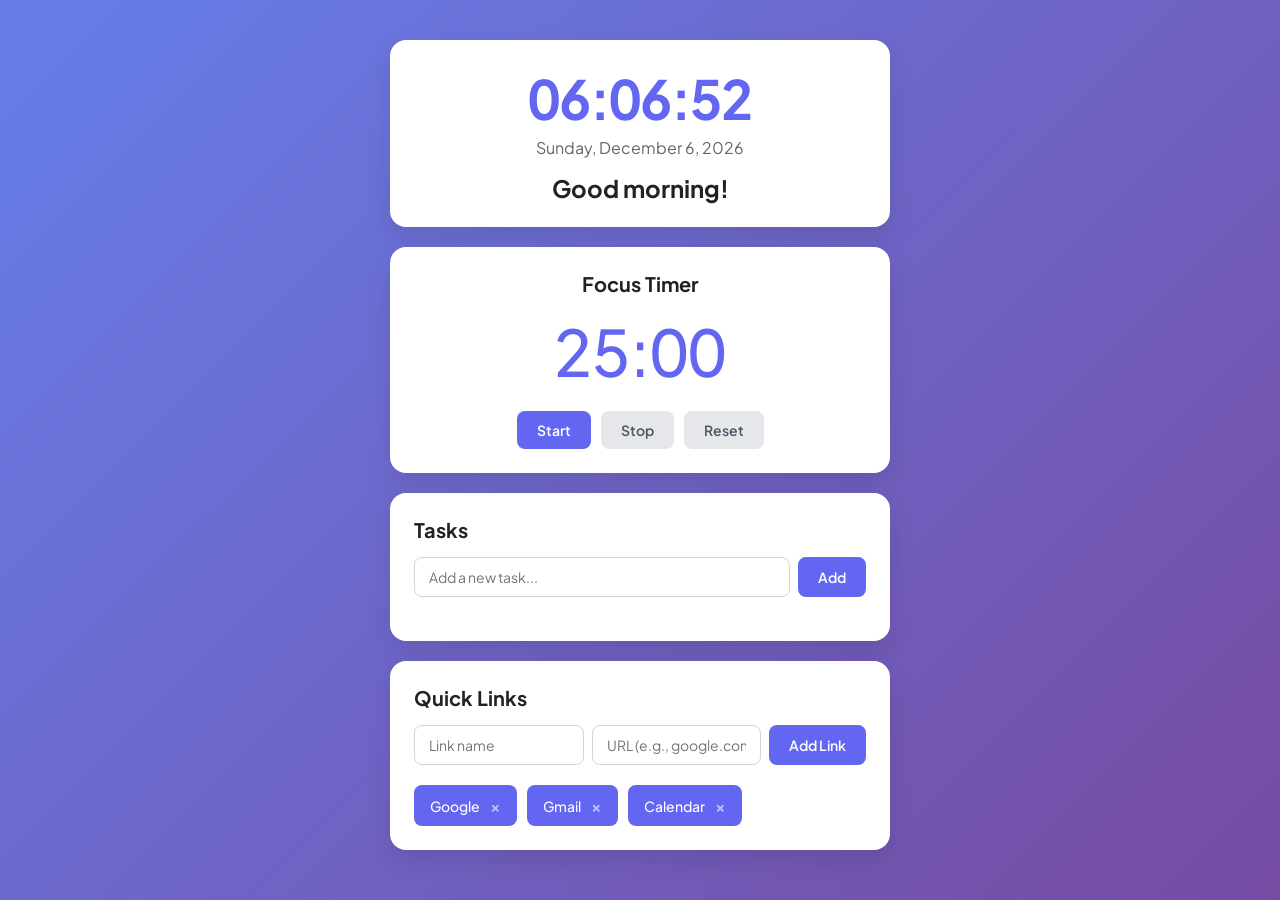
==== index.html @ 9ee377e4 "Create index.html" ====
<!DOCTYPE html>
<html lang="en">
<head>
    <meta charset="UTF-8">
    <meta name="viewport" content="width=device-width, initial-scale=1.0">
    <title>Productivity Dashboard</title>
    
    <link rel="preconnect" href="https://fonts.googleapis.com">
    <link rel="preconnect" href="https://fonts.gstatic.com" crossorigin>
    <link href="https://fonts.googleapis.com/css2?family=Plus+Jakarta+Sans:wght@400;500;600;700&display=swap" rel="stylesheet">

    <style>
        body { 
            font-family: 'Plus Jakarta Sans', sans-serif; 
            margin: 0;
            padding: 40px 20px;
            background: linear-gradient(135deg, #667eea 0%, #764ba2 100%); /* Background gradient ungu */
            min-height: 100vh;
            display: flex;
            flex-direction: column;
            align-items: center;
            color: #1a1a1a;
            box-sizing: border-box;
        }

        /* Container Utama Dashboard */
        .dashboard-container {
            width: 100%;
            max-width: 500px;
            display: flex;
            flex-direction: column;
            gap: 20px;
        }

        /* Kartu Panel Putih */
        .card {
            background: #ffffff;
            border-radius: 16px;
            padding: 24px;
            box-shadow: 0 10px 25px rgba(0, 0, 0, 0.1);
            text-align: left;
        }

        /* 1. Styling Jam Utama (DIUBAH MENJADI CENTER) */
        .header-card {
            text-align: center; /* Membuat teks jam, tanggal, sapaan berada di tengah */
        }
        #clock { 
            font-size: 54px;
            font-weight: 700; 
            font-variant-numeric: tabular-nums; 
            color: #6366f1;
            letter-spacing: -1px; 
            margin: 0 0 5px 0;
        }
        #date { 
            font-size: 16px;
            color: #666; 
            margin: 0 0 15px 0;
        }
        #greeting { 
            font-size: 24px;
            color: #222; 
            font-weight: 700;
            margin: 0;
        }

        /* Styling Judul Komponen */
        .card-title {
            font-size: 20px;
            font-weight: 700;
            color: #222;
            margin: 0 0 15px 0;
        }

        /* 2. Styling Focus Timer */
        .timer-card { text-align: center; }
        #timer-display {
            font-size: 64px;
            font-weight: 500;
            color: #6366f1;
            font-variant-numeric: tabular-nums;
            margin-bottom: 20px;
        }
        .button-group {
            display: flex;
            justify-content: center;
            gap: 10px;
        }

        /* Tombol Umum */
        button {
            font-family: 'Plus Jakarta Sans', sans-serif;
            font-size: 14px;
            font-weight: 600;
            padding: 10px 20px;
            border: none;
            border-radius: 8px;
            cursor: pointer;
            transition: all 0.2s ease;
        }
        .btn-primary { background-color: #6366f1; color: white; }
        .btn-primary:hover { background-color: #4f46e5; }
        .btn-secondary { background-color: #e5e7eb; color: #4b5563; }
        .btn-secondary:hover { background-color: #d1d5db; }
        .btn-danger { background-color: #fee2e2; color: #ef4444; font-size: 12px; padding: 6px 12px; }
        .btn-danger:hover { background-color: #fca5a5; }

        /* Styling Inputs Grup */
        .input-group {
            display: flex;
            gap: 8px;
            margin-bottom: 20px;
        }
        .input-group input {
            flex: 1;
            font-family: 'Plus Jakarta Sans', sans-serif;
            font-size: 14px;
            padding: 10px 14px;
            border: 1px solid #d1d5db;
            border-radius: 8px;
            outline: none;
            min-width: 0;
        }
        .input-group input:focus {
            border-color: #6366f1;
            box-shadow: 0 0 0 2px rgba(99, 102, 241, 0.2);
        }
        
        /* 3. Styling To-Do List */
        .task-list { list-style: none; padding: 0; margin: 0; display: flex; flex-direction: column; gap: 12px; }
        .task-item { display: flex; align-items: center; justify-content: space-between; padding-bottom: 8px; border-bottom: 1px solid #f3f4f6; }
        .task-left { display: flex; align-items: center; gap: 12px; flex: 1; }
        .task-item input[type="checkbox"] { width: 18px; height: 18px; cursor: pointer; accent-color: #6366f1; }
        .task-text { font-size: 15px; color: #374151; word-break: break-all; cursor: pointer; }
        .task-text.completed { text-decoration: line-through; color: #9ca3af; }
        .edit-input { font-family: 'Plus Jakarta Sans', sans-serif; font-size: 15px; padding: 4px 8px; border: 1px solid #6366f1; border-radius: 4px; width: 80%; }

        /* 4. Styling Quick Links */
        .links-container {
            display: flex;
            flex-wrap: wrap;
            gap: 10px;
        }
        .link-btn {
            display: inline-flex;
            align-items: center;
            background-color: #6366f1;
            color: white;
            padding: 10px 16px;
            border-radius: 8px;
            text-decoration: none;
            font-size: 14px;
            font-weight: 500;
            transition: background-color 0.2s;
            cursor: pointer;
        }
        .link-btn:hover { background-color: #4f46e5; }
        .link-delete-icon {
            margin-left: 10px;
            font-size: 16px;
            font-weight: bold;
            color: rgba(255, 255, 255, 0.6);
            cursor: pointer;
            transition: color 0.2s;
        }
        .link-delete-icon:hover { color: #fee2e2; }
    </style>
</head>
<body>

    <div class="dashboard-container">
        
        <div class="card header-card">
            <div id="clock"></div>
            <div id="date"></div>
            <div id="greeting"></div>
        </div>

        <div class="card timer-card">
            <div class="card-title">Focus Timer</div>
            <div id="timer-display">25:00</div>
            <div class="button-group">
                <button class="btn-primary" id="btn-start" onclick="startTimer()">Start</button>
                <button class="btn-secondary" id="btn-stop" onclick="stopTimer()">Stop</button>
                <button class="btn-secondary" id="btn-reset" onclick="resetTimer()">Reset</button>
            </div>
        </div>

        <div class="card">
            <div class="card-title">Tasks</div>
            <div class="input-group">
                <input type="text" id="task-input" placeholder="Add a new task..." onkeypress="handleTaskKeyPress(event)">
                <button class="btn-primary" onclick="addTask()">Add</button>
            </div>
            <ul id="task-list" class="task-list"></ul>
        </div>

        <div class="card">
            <div class="card-title">Quick Links</div>
            <div class="input-group">
                <input type="text" id="link-name-input" placeholder="Link name">
                <input type="text" id="link-url-input" placeholder="URL (e.g., google.com)">
                <button class="btn-primary" onclick="addLink()">Add Link</button>
            </div>
            <div id="links-container" class="links-container"></div>
        </div>

    </div>

    <script>
        // === 1. LOGIKA JAM REAL-TIME ===
        function updateDashboard() {
            let now = new Date();
            let hours = String(now.getHours()).padStart(2, '0');
            let minutes = String(now.getMinutes()).padStart(2, '0');
            let seconds = String(now.getSeconds()).padStart(2, '0');
            document.getElementById('clock').innerHTML = `${hours}:${minutes}:${seconds}`;

            let options = { weekday: 'long', year: 'numeric', month: 'long', day: 'numeric' };
            document.getElementById('date').innerHTML = now.toLocaleDateString('en-US', options);

            let greeting = "";
            let h = now.getHours();
            if (h >= 5 && h < 12) greeting = "Good morning";
            else if (h >= 12 && h < 18) greeting = "Good afternoon";
            else greeting = "Good evening";
            document.getElementById('greeting').innerHTML = greeting + "!";
        }
        setInterval(updateDashboard, 1000);
        updateDashboard();


        // === 2. LOGIKA FOCUS TIMER ===
        let timer;
        let timeLeft = 25 * 60; 
        let isRunning = false;

        function updateTimerDisplay() {
            let minutes = String(Math.floor(timeLeft / 60)).padStart(2, '0');
            let seconds = String(timeLeft % 60).padStart(2, '0');
            document.getElementById('timer-display').innerHTML = `${minutes}:${seconds}`;
        }

        function startTimer() {
            if (isRunning) return;
            isRunning = true;
            timer = setInterval(() => {
                if (timeLeft > 0) {
                    timeLeft--;
                    updateTimerDisplay();
                } else {
                    clearInterval(timer);
                    isRunning = false;
                    alert("Focus time is over! Take a short break.");
                    resetTimer();
                }
            }, 1000);
        }

        function stopTimer() { clearInterval(timer); isRunning = false; }
        function resetTimer() { clearInterval(timer); isRunning = false; timeLeft = 25 * 60; updateTimerDisplay(); }


        // === 3. LOGIKA TO-DO LIST (TASKS & LOCAL STORAGE) ===
        let tasks = JSON.parse(localStorage.getItem('productivity_tasks')) || [];

        function renderTasks() {
            const taskListElement = document.getElementById('task-list');
            taskListElement.innerHTML = '';
            tasks.forEach((task, index) => {
                const li = document.createElement('li');
                li.className = 'task-item';
                li.innerHTML = `
                    <div class="task-left">
                        <input type="checkbox" ${task.completed ? 'checked' : ''} onclick="toggleTask(${index})">
                        <span class="task-text ${task.completed ? 'completed' : ''}" id="task-text-${index}">${task.text}</span>
                    </div>
                    <button class="btn-danger" onclick="deleteTask(${index})">Delete</button>
                `;
                taskListElement.appendChild(li);
                document.getElementById(`task-text-${index}`).addEventListener('dblclick', () => editTask(index));
            });
            localStorage.setItem('productivity_tasks', JSON.stringify(tasks));
        }

        function addTask() {
            const input = document.getElementById('task-input');
            if (input.value.trim() === '') return;
            tasks.push({ text: input.value.trim(), completed: false });
            input.value = '';
            renderTasks();
        }

        function handleTaskKeyPress(event) { if (event.key === 'Enter') addTask(); }
        function toggleTask(index) { tasks[index].completed = !tasks[index].completed; renderTasks(); }
        
        function editTask(index) {
            const textSpan = document.getElementById(`task-text-${index}`);
            const inputEdit = document.createElement('input');
            inputEdit.type = 'text';
            inputEdit.className = 'edit-input';
            inputEdit.value = tasks[index].text;
            textSpan.replaceWith(inputEdit);
            inputEdit.focus();

            function saveEdit() {
                if (inputEdit.value.trim() !== '') tasks[index].text = inputEdit.value.trim();
                renderTasks();
            }
            inputEdit.addEventListener('keypress', (e) => { if (e.key === 'Enter') saveEdit(); });
            inputEdit.addEventListener('blur', saveEdit);
        }

        function deleteTask(index) { tasks.splice(index, 1); renderTasks(); }
        renderTasks();


        // === 4. LOGIKA QUICK LINKS (LOCAL STORAGE) ===
        let quickLinks = JSON.parse(localStorage.getItem('productivity_links')) || [
            { name: 'Google', url: 'https://google.com' },
            { name: 'Gmail', url: 'https://mail.google.com' },
            { name: 'Calendar', url: 'https://calendar.google.com' }
        ];

        function renderLinks() {
            const container = document.getElementById('links-container');
            container.innerHTML = '';
            quickLinks.forEach((link, index) => {
                const linkButton = document.createElement('div');
                linkButton.className = 'link-btn';
                linkButton.setAttribute('onclick', `window.open('${link.url}', '_blank')`);
                linkButton.innerHTML = `
                    ${link.name}
                    <span class="link-delete-icon" onclick="deleteLink(event, ${index})">×</span>
                `;
                container.appendChild(linkButton);
            });
            localStorage.setItem('productivity_links', JSON.stringify(quickLinks));
        }

        function addLink() {
            const nameInput = document.getElementById('link-name-input');
            const urlInput = document.getElementById('link-url-input');
            let name = nameInput.value.trim();
            let url = urlInput.value.trim();

            if (name === '' || url === '') return;
            if (!/^https?:\/\//i.test(url)) url = 'https://' + url;

            quickLinks.push({ name: name, url: url });
            nameInput.value = '';
            urlInput.value = '';
            renderLinks();
        }

        function deleteLink(event, index) {
            event.stopPropagation();
            quickLinks.splice(index, 1);
            renderLinks();
        }

        renderLinks();
    </script>
</body>
</html>
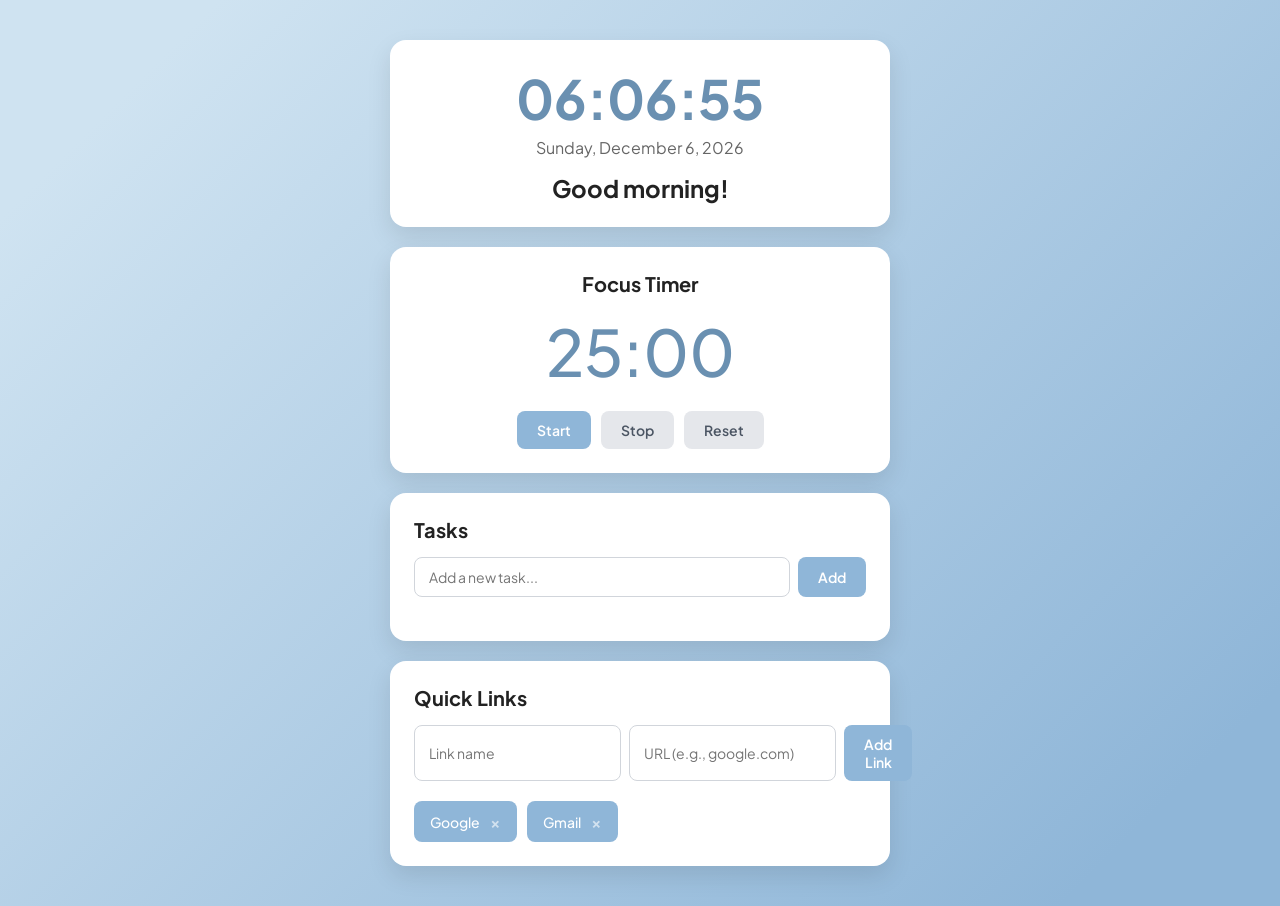
==== commit 1d299328: "feat(fixed): html, css, js" ====
--- a/index.html
+++ b/index.html
@@ -9,163 +9,7 @@
     <link rel="preconnect" href="https://fonts.gstatic.com" crossorigin>
     <link href="https://fonts.googleapis.com/css2?family=Plus+Jakarta+Sans:wght@400;500;600;700&display=swap" rel="stylesheet">
 
-    <style>
-        body { 
-            font-family: 'Plus Jakarta Sans', sans-serif; 
-            margin: 0;
-            padding: 40px 20px;
-            background: linear-gradient(135deg, #667eea 0%, #764ba2 100%); /* Background gradient ungu */
-            min-height: 100vh;
-            display: flex;
-            flex-direction: column;
-            align-items: center;
-            color: #1a1a1a;
-            box-sizing: border-box;
-        }
-
-        /* Container Utama Dashboard */
-        .dashboard-container {
-            width: 100%;
-            max-width: 500px;
-            display: flex;
-            flex-direction: column;
-            gap: 20px;
-        }
-
-        /* Kartu Panel Putih */
-        .card {
-            background: #ffffff;
-            border-radius: 16px;
-            padding: 24px;
-            box-shadow: 0 10px 25px rgba(0, 0, 0, 0.1);
-            text-align: left;
-        }
-
-        /* 1. Styling Jam Utama (DIUBAH MENJADI CENTER) */
-        .header-card {
-            text-align: center; /* Membuat teks jam, tanggal, sapaan berada di tengah */
-        }
-        #clock { 
-            font-size: 54px;
-            font-weight: 700; 
-            font-variant-numeric: tabular-nums; 
-            color: #6366f1;
-            letter-spacing: -1px; 
-            margin: 0 0 5px 0;
-        }
-        #date { 
-            font-size: 16px;
-            color: #666; 
-            margin: 0 0 15px 0;
-        }
-        #greeting { 
-            font-size: 24px;
-            color: #222; 
-            font-weight: 700;
-            margin: 0;
-        }
-
-        /* Styling Judul Komponen */
-        .card-title {
-            font-size: 20px;
-            font-weight: 700;
-            color: #222;
-            margin: 0 0 15px 0;
-        }
-
-        /* 2. Styling Focus Timer */
-        .timer-card { text-align: center; }
-        #timer-display {
-            font-size: 64px;
-            font-weight: 500;
-            color: #6366f1;
-            font-variant-numeric: tabular-nums;
-            margin-bottom: 20px;
-        }
-        .button-group {
-            display: flex;
-            justify-content: center;
-            gap: 10px;
-        }
-
-        /* Tombol Umum */
-        button {
-            font-family: 'Plus Jakarta Sans', sans-serif;
-            font-size: 14px;
-            font-weight: 600;
-            padding: 10px 20px;
-            border: none;
-            border-radius: 8px;
-            cursor: pointer;
-            transition: all 0.2s ease;
-        }
-        .btn-primary { background-color: #6366f1; color: white; }
-        .btn-primary:hover { background-color: #4f46e5; }
-        .btn-secondary { background-color: #e5e7eb; color: #4b5563; }
-        .btn-secondary:hover { background-color: #d1d5db; }
-        .btn-danger { background-color: #fee2e2; color: #ef4444; font-size: 12px; padding: 6px 12px; }
-        .btn-danger:hover { background-color: #fca5a5; }
-
-        /* Styling Inputs Grup */
-        .input-group {
-            display: flex;
-            gap: 8px;
-            margin-bottom: 20px;
-        }
-        .input-group input {
-            flex: 1;
-            font-family: 'Plus Jakarta Sans', sans-serif;
-            font-size: 14px;
-            padding: 10px 14px;
-            border: 1px solid #d1d5db;
-            border-radius: 8px;
-            outline: none;
-            min-width: 0;
-        }
-        .input-group input:focus {
-            border-color: #6366f1;
-            box-shadow: 0 0 0 2px rgba(99, 102, 241, 0.2);
-        }
-        
-        /* 3. Styling To-Do List */
-        .task-list { list-style: none; padding: 0; margin: 0; display: flex; flex-direction: column; gap: 12px; }
-        .task-item { display: flex; align-items: center; justify-content: space-between; padding-bottom: 8px; border-bottom: 1px solid #f3f4f6; }
-        .task-left { display: flex; align-items: center; gap: 12px; flex: 1; }
-        .task-item input[type="checkbox"] { width: 18px; height: 18px; cursor: pointer; accent-color: #6366f1; }
-        .task-text { font-size: 15px; color: #374151; word-break: break-all; cursor: pointer; }
-        .task-text.completed { text-decoration: line-through; color: #9ca3af; }
-        .edit-input { font-family: 'Plus Jakarta Sans', sans-serif; font-size: 15px; padding: 4px 8px; border: 1px solid #6366f1; border-radius: 4px; width: 80%; }
-
-        /* 4. Styling Quick Links */
-        .links-container {
-            display: flex;
-            flex-wrap: wrap;
-            gap: 10px;
-        }
-        .link-btn {
-            display: inline-flex;
-            align-items: center;
-            background-color: #6366f1;
-            color: white;
-            padding: 10px 16px;
-            border-radius: 8px;
-            text-decoration: none;
-            font-size: 14px;
-            font-weight: 500;
-            transition: background-color 0.2s;
-            cursor: pointer;
-        }
-        .link-btn:hover { background-color: #4f46e5; }
-        .link-delete-icon {
-            margin-left: 10px;
-            font-size: 16px;
-            font-weight: bold;
-            color: rgba(255, 255, 255, 0.6);
-            cursor: pointer;
-            transition: color 0.2s;
-        }
-        .link-delete-icon:hover { color: #fee2e2; }
-    </style>
+    <link rel="stylesheet" href="./css/styles.css">
 </head>
 <body>
 
@@ -208,159 +52,6 @@
 
     </div>
 
-    <script>
-        // === 1. LOGIKA JAM REAL-TIME ===
-        function updateDashboard() {
-            let now = new Date();
-            let hours = String(now.getHours()).padStart(2, '0');
-            let minutes = String(now.getMinutes()).padStart(2, '0');
-            let seconds = String(now.getSeconds()).padStart(2, '0');
-            document.getElementById('clock').innerHTML = `${hours}:${minutes}:${seconds}`;
-
-            let options = { weekday: 'long', year: 'numeric', month: 'long', day: 'numeric' };
-            document.getElementById('date').innerHTML = now.toLocaleDateString('en-US', options);
-
-            let greeting = "";
-            let h = now.getHours();
-            if (h >= 5 && h < 12) greeting = "Good morning";
-            else if (h >= 12 && h < 18) greeting = "Good afternoon";
-            else greeting = "Good evening";
-            document.getElementById('greeting').innerHTML = greeting + "!";
-        }
-        setInterval(updateDashboard, 1000);
-        updateDashboard();
-
-
-        // === 2. LOGIKA FOCUS TIMER ===
-        let timer;
-        let timeLeft = 25 * 60; 
-        let isRunning = false;
-
-        function updateTimerDisplay() {
-            let minutes = String(Math.floor(timeLeft / 60)).padStart(2, '0');
-            let seconds = String(timeLeft % 60).padStart(2, '0');
-            document.getElementById('timer-display').innerHTML = `${minutes}:${seconds}`;
-        }
-
-        function startTimer() {
-            if (isRunning) return;
-            isRunning = true;
-            timer = setInterval(() => {
-                if (timeLeft > 0) {
-                    timeLeft--;
-                    updateTimerDisplay();
-                } else {
-                    clearInterval(timer);
-                    isRunning = false;
-                    alert("Focus time is over! Take a short break.");
-                    resetTimer();
-                }
-            }, 1000);
-        }
-
-        function stopTimer() { clearInterval(timer); isRunning = false; }
-        function resetTimer() { clearInterval(timer); isRunning = false; timeLeft = 25 * 60; updateTimerDisplay(); }
-
-
-        // === 3. LOGIKA TO-DO LIST (TASKS & LOCAL STORAGE) ===
-        let tasks = JSON.parse(localStorage.getItem('productivity_tasks')) || [];
-
-        function renderTasks() {
-            const taskListElement = document.getElementById('task-list');
-            taskListElement.innerHTML = '';
-            tasks.forEach((task, index) => {
-                const li = document.createElement('li');
-                li.className = 'task-item';
-                li.innerHTML = `
-                    <div class="task-left">
-                        <input type="checkbox" ${task.completed ? 'checked' : ''} onclick="toggleTask(${index})">
-                        <span class="task-text ${task.completed ? 'completed' : ''}" id="task-text-${index}">${task.text}</span>
-                    </div>
-                    <button class="btn-danger" onclick="deleteTask(${index})">Delete</button>
-                `;
-                taskListElement.appendChild(li);
-                document.getElementById(`task-text-${index}`).addEventListener('dblclick', () => editTask(index));
-            });
-            localStorage.setItem('productivity_tasks', JSON.stringify(tasks));
-        }
-
-        function addTask() {
-            const input = document.getElementById('task-input');
-            if (input.value.trim() === '') return;
-            tasks.push({ text: input.value.trim(), completed: false });
-            input.value = '';
-            renderTasks();
-        }
-
-        function handleTaskKeyPress(event) { if (event.key === 'Enter') addTask(); }
-        function toggleTask(index) { tasks[index].completed = !tasks[index].completed; renderTasks(); }
-        
-        function editTask(index) {
-            const textSpan = document.getElementById(`task-text-${index}`);
-            const inputEdit = document.createElement('input');
-            inputEdit.type = 'text';
-            inputEdit.className = 'edit-input';
-            inputEdit.value = tasks[index].text;
-            textSpan.replaceWith(inputEdit);
-            inputEdit.focus();
-
-            function saveEdit() {
-                if (inputEdit.value.trim() !== '') tasks[index].text = inputEdit.value.trim();
-                renderTasks();
-            }
-            inputEdit.addEventListener('keypress', (e) => { if (e.key === 'Enter') saveEdit(); });
-            inputEdit.addEventListener('blur', saveEdit);
-        }
-
-        function deleteTask(index) { tasks.splice(index, 1); renderTasks(); }
-        renderTasks();
-
-
-        // === 4. LOGIKA QUICK LINKS (LOCAL STORAGE) ===
-        let quickLinks = JSON.parse(localStorage.getItem('productivity_links')) || [
-            { name: 'Google', url: 'https://google.com' },
-            { name: 'Gmail', url: 'https://mail.google.com' },
-            { name: 'Calendar', url: 'https://calendar.google.com' }
-        ];
-
-        function renderLinks() {
-            const container = document.getElementById('links-container');
-            container.innerHTML = '';
-            quickLinks.forEach((link, index) => {
-                const linkButton = document.createElement('div');
-                linkButton.className = 'link-btn';
-                linkButton.setAttribute('onclick', `window.open('${link.url}', '_blank')`);
-                linkButton.innerHTML = `
-                    ${link.name}
-                    <span class="link-delete-icon" onclick="deleteLink(event, ${index})">×</span>
-                `;
-                container.appendChild(linkButton);
-            });
-            localStorage.setItem('productivity_links', JSON.stringify(quickLinks));
-        }
-
-        function addLink() {
-            const nameInput = document.getElementById('link-name-input');
-            const urlInput = document.getElementById('link-url-input');
-            let name = nameInput.value.trim();
-            let url = urlInput.value.trim();
-
-            if (name === '' || url === '') return;
-            if (!/^https?:\/\//i.test(url)) url = 'https://' + url;
-
-            quickLinks.push({ name: name, url: url });
-            nameInput.value = '';
-            urlInput.value = '';
-            renderLinks();
-        }
-
-        function deleteLink(event, index) {
-            event.stopPropagation();
-            quickLinks.splice(index, 1);
-            renderLinks();
-        }
-
-        renderLinks();
-    </script>
+    <script src="./js/script.js"></script>
 </body>
 </html>
--- a/css/styles.css
+++ b/css/styles.css
@@ -0,0 +1,49 @@
+body { 
+    font-family: 'Plus Jakarta Sans', sans-serif;
+    margin: 0;
+    padding: 40px 20px;
+    background: linear-gradient(135deg, #cfe3f1 10%, #8fb6d8 90%);
+    min-height: 100vh;
+    display: flex;
+    flex-direction: column;
+    align-items: center;
+    color: #1a1a1a;
+    box-sizing: border-box;
+}
+.dashboard-container {
+    width: 100%;
+    max-width: 500px;
+    display: flex;
+    flex-direction: column;
+    gap: 20px;
+}
+.card {
+    background: #ffffff;
+    border-radius: 16px;
+    padding: 24px;
+    box-shadow: 0 10px 25px rgba(0, 0, 0, 0.1);
+}
+.header-card { text-align: center; }
+#clock { font-size: 54px; font-weight: 700; color: #6a90b1; margin: 0 0 5px 0; }
+#date { font-size: 16px; color: #666; margin: 0 0 15px 0; }
+#greeting { font-size: 24px; color: #222; font-weight: 700; margin: 0; }
+.card-title { font-size: 20px; font-weight: 700; color: #222; margin: 0 0 15px 0; }
+.timer-card { text-align: center; }
+#timer-display { font-size: 64px; font-weight: 500; color: #6a90b1; margin-bottom: 20px; }
+.button-group { display: flex; justify-content: center; gap: 10px; }
+button { font-family: 'Plus Jakarta Sans', sans-serif; font-size: 14px; font-weight: 600; padding: 10px 20px; border: none; border-radius: 8px; cursor: pointer; transition: all 0.2s; }
+.btn-primary { background-color: #8fb6d8; color: white; }
+.btn-primary:hover { background-color: #8fb6d8; }
+.btn-secondary { background-color: #e5e7eb; color: #4b5563; }
+.btn-secondary:hover { background-color: #d1d5db; }
+.btn-danger { background-color: #fee2e2; color: #ef4444; font-size: 12px; padding: 6px 12px; }
+.input-group { display: flex; gap: 8px; margin-bottom: 20px; }
+.input-group input { flex: 1; font-family: 'Plus Jakarta Sans', sans-serif; font-size: 14px; padding: 10px 14px; border: 1px solid #d1d5db; border-radius: 8px; outline: none; }
+.task-list { list-style: none; padding: 0; margin: 0; display: flex; flex-direction: column; gap: 12px; }
+.task-item { display: flex; align-items: center; justify-content: space-between; padding-bottom: 8px; border-bottom: 1px solid #f3f4f6; }
+.task-left { display: flex; align-items: center; gap: 12px; flex: 1; }
+.task-text { font-size: 15px; color: #374151; word-break: break-all; }
+.task-text.completed { text-decoration: line-through; color: #9ca3af; }
+.links-container { display: flex; flex-wrap: wrap; gap: 10px; }
+.link-btn { display: inline-flex; align-items: center; background-color: #8fb6d8; color: white; padding: 10px 16px; border-radius: 8px; text-decoration: none; font-size: 14px; font-weight: 500; cursor: pointer; }
+.link-delete-icon { margin-left: 10px; font-size: 16px; font-weight: bold; color: rgba(255, 255, 255, 0.6); }
